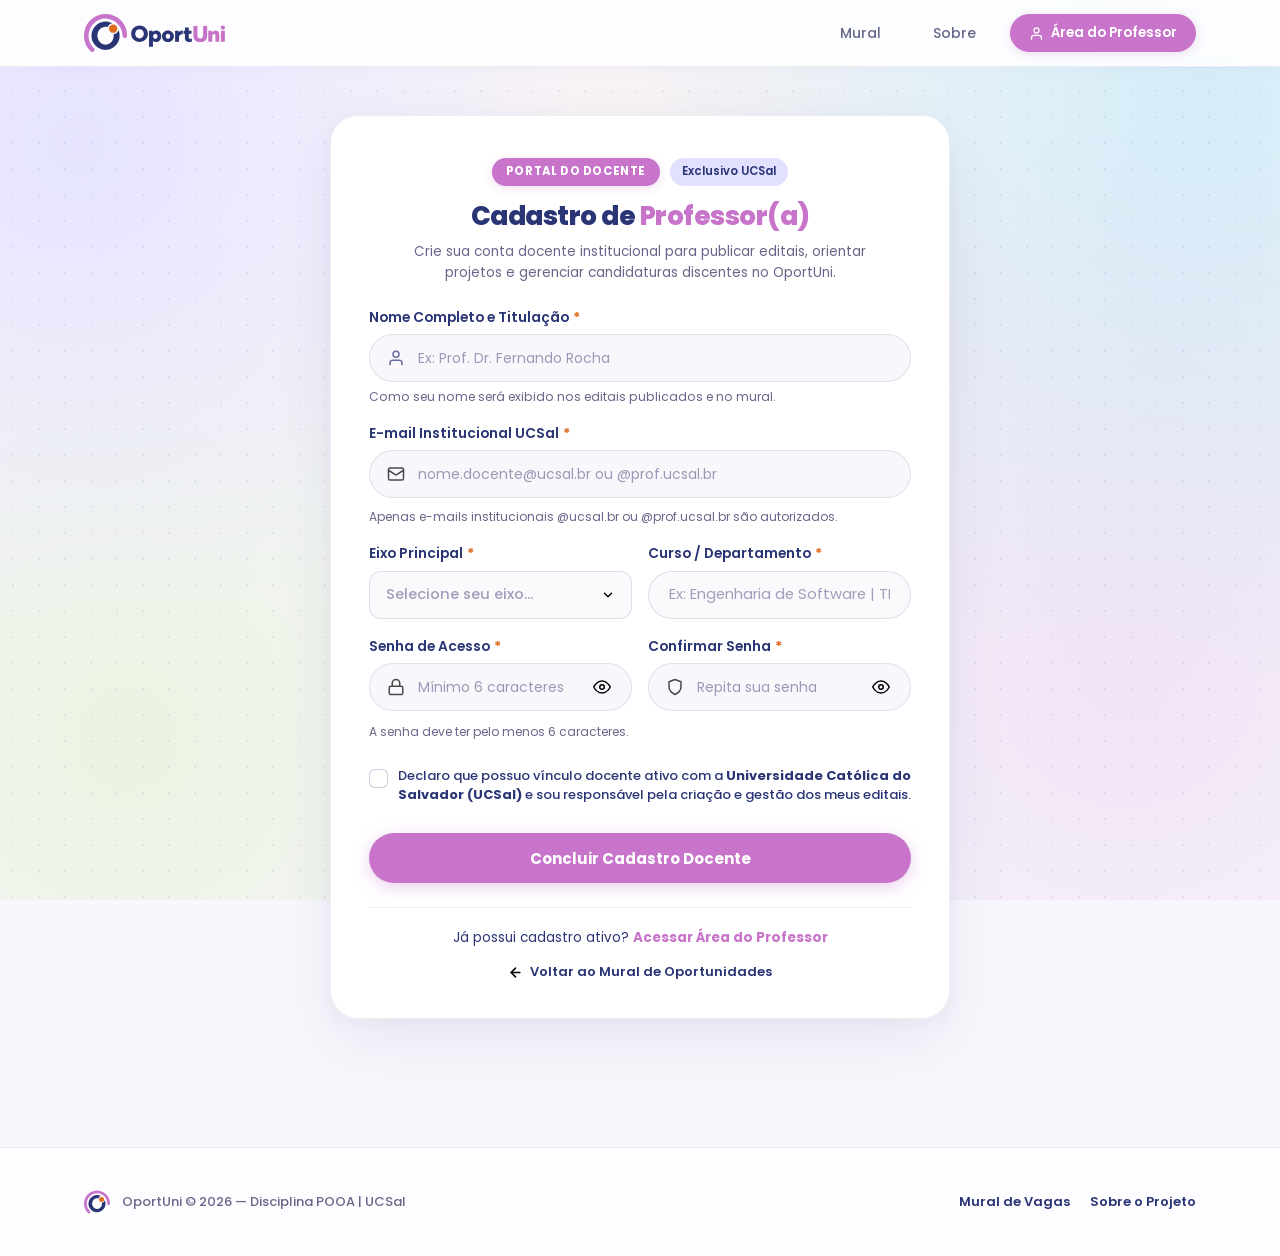
==== web/cadastro-professor.html @ b9849877 "feat(auth): implementar pagina de cadastro do professor com validacao de email ucsal - Cria cadastro" ====
<!DOCTYPE html>
<html lang="pt-BR">
<head>
  <meta charset="UTF-8">
  <meta name="viewport" content="width=device-width, initial-scale=1.0">
  <title>OportUni | Cadastro do Professor(a) UCSal</title>
  <link rel="icon" type="image/svg+xml" href="assets/img/ID visual/icon.svg">
  
  <!-- Estilos: Global compartilhado e específico do Cadastro -->
  <link rel="stylesheet" href="css/style.css">
  <link rel="stylesheet" href="css/cadastro-professor.css">
</head>
<body>

  <!-- Barra de Navegação Institucional -->
  <header class="navbar">
    <div class="container navbar-inner">
      <a href="index.html" class="navbar-brand" aria-label="OportUni - Página Inicial">
        <img src="assets/img/ID visual/logotipo-principa.svg" alt="OportUni">
      </a>
      
      <button type="button" class="navbar-toggle" aria-label="Alternar menu de navegação">
        <span></span>
        <span></span>
        <span></span>
      </button>

      <nav class="navbar-nav" aria-label="Navegação principal">
        <a href="index.html" class="nav-link">Mural</a>
        <a href="sobre.html" class="nav-link">Sobre</a>
        <a href="login.html" class="nav-btn-professor">
          <img src="assets/icons/user.svg" alt="" aria-hidden="true" width="15" height="15">
          <span>Área do Professor</span>
        </a>
      </nav>
    </div>
  </header>

  <!-- Conteúdo Principal: Cadastro Docente Exclusivo UCSal -->
  <main class="page-content container cadastro-page-wrap">
    
    <div class="cadastro-container">
      
      <!-- Cartão Principal de Cadastro -->
      <section class="cadastro-card" aria-labelledby="cadastro-title">
        
        <!-- Cabeçalho do Card -->
        <header class="cadastro-card-header">
          <div class="cadastro-badge-row">
            <span class="cadastro-badge-role">Portal do Docente</span>
            <span class="cadastro-badge-uni">Exclusivo UCSal</span>
          </div>

          <h1 class="cadastro-title" id="cadastro-title">
            Cadastro de <mark class="title-highlight-purple">Professor(a)</mark>
          </h1>
          <p class="cadastro-subtitle">
            Crie sua conta docente institucional para publicar editais, orientar projetos e gerenciar candidaturas discentes no OportUni.
          </p>
        </header>

        <!-- Mensagens de Alerta (Feedback dinâmico) -->
        <div id="cadastro-feedback" class="cadastro-feedback hidden" role="alert" aria-live="polite">
          <span class="feedback-icon" id="feedback-icon" aria-hidden="true"></span>
          <span class="feedback-text" id="feedback-text"></span>
        </div>

        <!-- Formulário de Cadastro do Docente -->
        <form id="form-cadastro" class="cadastro-form" novalidate>
          
          <!-- Nome Completo e Titulação -->
          <div class="form-group">
            <label for="campo-nome" class="form-label">
              Nome Completo e Titulação <span class="required-asterisk">*</span>
            </label>
            <div class="input-icon-wrap">
              <img src="assets/icons/user.svg" alt="" class="field-icon" width="18" height="18" aria-hidden="true">
              <input 
                type="text" 
                id="campo-nome" 
                name="nome" 
                class="form-input" 
                placeholder="Ex: Prof. Dr. Fernando Rocha" 
                required 
                maxlength="90"
                autocomplete="name"
              >
            </div>
            <span class="field-hint">Como seu nome será exibido nos editais publicados e no mural.</span>
          </div>

          <!-- E-mail Institucional UCSal -->
          <div class="form-group">
            <label for="campo-email" class="form-label">
              E-mail Institucional UCSal <span class="required-asterisk">*</span>
            </label>
            <div class="input-icon-wrap">
              <img src="assets/icons/mail.svg" alt="" class="field-icon" width="18" height="18" aria-hidden="true">
              <input 
                type="email" 
                id="campo-email" 
                name="email" 
                class="form-input" 
                placeholder="nome.docente@ucsal.br ou @prof.ucsal.br" 
                required 
                autocomplete="email"
              >
              <span class="email-status-indicator" id="email-status-icon" aria-hidden="true"></span>
            </div>
            <div class="domain-feedback-hint" id="email-validation-hint">
              <span class="hint-text" id="email-hint-text">Apenas e-mails institucionais @ucsal.br ou @prof.ucsal.br são autorizados.</span>
            </div>
          </div>

          <!-- Eixo Acadêmico e Departamento / Curso -->
          <div class="form-grid-2">
            
            <div class="form-group">
              <label id="label-campo-eixo" for="campo-eixo" class="form-label">
                Eixo Principal <span class="required-asterisk">*</span>
              </label>
              <div class="custom-select-wrap" id="wrap-campo-eixo">
                <select id="campo-eixo" name="eixo" class="sr-only" required tabindex="-1" aria-hidden="true">
                  <option value="" disabled selected>Selecione seu eixo...</option>
                  <option value="exatas">Exatas & Tecnologia</option>
                  <option value="humanas">Humanas & Sociais</option>
                  <option value="saude">Saúde & Ciências Biológicas</option>
                </select>

                <button 
                  type="button" 
                  class="custom-select-trigger" 
                  id="trigger-campo-eixo" 
                  aria-haspopup="listbox" 
                  aria-expanded="false" 
                  aria-controls="menu-campo-eixo"
                  aria-labelledby="label-campo-eixo trigger-campo-eixo"
                  data-placeholder="Selecione seu eixo..."
                >
                  <span class="trigger-label">
                    <span class="type-dot" style="display: none;" aria-hidden="true"></span>
                    <span class="trigger-text is-placeholder">Selecione seu eixo...</span>
                  </span>
                  <img src="assets/icons/chevron-down.svg" alt="" class="trigger-chevron" width="14" height="14" aria-hidden="true">
                </button>

                <ul 
                  class="custom-select-dropdown" 
                  id="menu-campo-eixo" 
                  role="listbox" 
                  aria-labelledby="label-campo-eixo" 
                  tabindex="-1"
                >
                  <li class="custom-select-option" role="option" data-value="exatas" data-dot="dot-exatas" aria-selected="false" tabindex="0">
                    <span class="type-dot dot-exatas" aria-hidden="true"></span>
                    <span class="option-text">Exatas & Tecnologia</span>
                    <img src="assets/icons/check.svg" alt="" class="option-check" width="14" height="14" aria-hidden="true">
                  </li>
                  <li class="custom-select-option" role="option" data-value="humanas" data-dot="dot-humanas" aria-selected="false" tabindex="0">
                    <span class="type-dot dot-humanas" aria-hidden="true"></span>
                    <span class="option-text">Humanas & Sociais</span>
                    <img src="assets/icons/check.svg" alt="" class="option-check" width="14" height="14" aria-hidden="true">
                  </li>
                  <li class="custom-select-option" role="option" data-value="saude" data-dot="dot-saude" aria-selected="false" tabindex="0">
                    <span class="type-dot dot-saude" aria-hidden="true"></span>
                    <span class="option-text">Saúde & Ciências Biológicas</span>
                    <img src="assets/icons/check.svg" alt="" class="option-check" width="14" height="14" aria-hidden="true">
                  </li>
                </ul>
              </div>
            </div>

            <div class="form-group">
              <label for="campo-departamento" class="form-label">
                Curso / Departamento <span class="required-asterisk">*</span>
              </label>
              <input 
                type="text" 
                id="campo-departamento" 
                name="departamento" 
                class="form-input" 
                placeholder="Ex: Engenharia de Software | TI" 
                required 
                maxlength="70"
                autocomplete="organization"
              >
            </div>

          </div>

          <!-- Senha e Confirmação de Senha -->
          <div class="form-grid-2">
            
            <div class="form-group">
              <label for="campo-senha" class="form-label">
                Senha de Acesso <span class="required-asterisk">*</span>
              </label>
              <div class="input-icon-wrap">
                <img src="assets/icons/lock.svg" alt="" class="field-icon" width="18" height="18" aria-hidden="true">
                <input 
                  type="password" 
                  id="campo-senha" 
                  name="senha" 
                  class="form-input" 
                  placeholder="Mínimo 6 caracteres" 
                  required 
                  minlength="6"
                  autocomplete="new-password"
                >
                <button type="button" class="btn-toggle-pass" id="btn-toggle-senha" aria-label="Mostrar ou ocultar senha">
                  <img src="assets/icons/eye.svg" alt="" class="eye-show" width="18" height="18" aria-hidden="true">
                  <img src="assets/icons/eye-off.svg" alt="" class="eye-hide hidden" width="18" height="18" aria-hidden="true">
                </button>
              </div>
            </div>

            <div class="form-group">
              <label for="campo-confirmar-senha" class="form-label">
                Confirmar Senha <span class="required-asterisk">*</span>
              </label>
              <div class="input-icon-wrap">
                <img src="assets/icons/shield.svg" alt="" class="field-icon" width="18" height="18" aria-hidden="true">
                <input 
                  type="password" 
                  id="campo-confirmar-senha" 
                  name="confirmar_senha" 
                  class="form-input" 
                  placeholder="Repita sua senha" 
                  required 
                  minlength="6"
                  autocomplete="new-password"
                >
                <button type="button" class="btn-toggle-pass" id="btn-toggle-confirmar" aria-label="Mostrar ou ocultar confirmação de senha">
                  <img src="assets/icons/eye.svg" alt="" class="eye-show" width="18" height="18" aria-hidden="true">
                  <img src="assets/icons/eye-off.svg" alt="" class="eye-hide hidden" width="18" height="18" aria-hidden="true">
                </button>
              </div>
            </div>

          </div>

          <div class="password-match-hint" id="senha-validation-hint">
            <span class="match-hint-text" id="senha-hint-text">A senha deve ter pelo menos 6 caracteres.</span>
          </div>

          <!-- Termo de Declaração de Vínculo Docente UCSal -->
          <div class="form-checkbox-row">
            <label class="checkbox-label" for="campo-termo">
              <input type="checkbox" id="campo-termo" name="termo" class="checkbox-input" required>
              <span class="checkbox-custom" aria-hidden="true"></span>
              <span class="checkbox-text">
                Declaro que possuo vínculo docente ativo com a <strong>Universidade Católica do Salvador (UCSal)</strong> e sou responsável pela criação e gestão dos meus editais.
              </span>
            </label>
          </div>

          <!-- Botão de Concluir Cadastro -->
          <button type="submit" class="btn-cadastro" id="btn-submit-cadastro">
            <span class="btn-text">Concluir Cadastro Docente</span>
            <span class="spinner hidden" id="cadastro-spinner" aria-hidden="true"></span>
          </button>

        </form>

        <!-- Rodapé do Card com Acesso ao Login -->
        <footer class="cadastro-card-footer">
          <p class="already-registered-prompt">
            Já possui cadastro ativo? 
            <a href="login.html" class="link-login-destaque">Acessar Área do Professor</a>
          </p>

          <a href="index.html" class="back-link">
            <img src="assets/icons/arrow-left.svg" alt="" width="15" height="15" aria-hidden="true">
            <span>Voltar ao Mural de Oportunidades</span>
          </a>
        </footer>

      </section>

    </div>

  </main>

  <!-- Rodapé Institucional -->
  <footer class="footer">
    <div class="container footer-content">
      <figure class="footer-brand">
        <img src="assets/img/ID visual/logo-l.svg" alt="" width="26" height="26">
        <figcaption class="footer-text">OportUni &copy; 2026 — Disciplina POOA | UCSal</figcaption>
      </figure>
      <nav class="footer-links" aria-label="Links institucionais">
        <a href="index.html">Mural de Vagas</a>
        <a href="sobre.html">Sobre o Projeto</a>
      </nav>
    </div>
  </footer>

  <!-- Scripts -->
  <script src="js/script.js"></script>
  <script src="js/cadastro-professor.js"></script>
</body>
</html>
---- web/css/style.css ----
/* ============================================================
   OPORTUNI — Design System & Tokens
   Identidade Visual: Poppins, Azul-Marinho (#2A3576), Laranja (#DF6E1E),
   Lilás (#C572C7), Verde (#8FD31A), Ciano (#07AED3) e Lavanda (#E2E0FF)
   ============================================================ */

/* ── Tipografia Oficial ── */
@import url('https://fonts.googleapis.com/css2?family=Poppins:wght@300;400;500;600;700;800;900&display=swap');

/* ============================================================
   1. DESIGN TOKENS OFICIAIS
   ============================================================ */
:root {
  /* — Cores Mestras da Marca — */
  --brand-navy:          #2A3576;   /* Azul-marinho oficial (logo e estrutura) */
  --brand-plum:          #1B0735;   /* Tom escuro profundo */
  --brand-orange:        #DF6E1E;   /* Laranja do radar (foco / ação / CTA) */
  --brand-lilac:         #C572C7;   /* Lilás oficial */
  --brand-cyan:          #07AED3;   /* Ciano oficial */
  --brand-green:         #8FD31A;   /* Verde limão oficial */
  --brand-lavender:      #E2E0FF;   /* Lavanda oficial */
  --brand-teacher:       #C774CA;   /* Destaque oficial da Área Docente */
  --brand-teacher-hover: #B55DBB;   /* Estado ativo/hover docente */

  /* — Canvas e Superfícies (Aura Lavanda Luminosa) — */
  --bg-canvas:         #F7F6FD;   /* Fundo banhado em lavanda suave */
  --bg-surface:        #FFFFFF;   /* Superfície dos blocos */
  --text-primary:      #2A3576;   /* Texto principal na cor da marca */
  --text-muted:        #68668A;   /* Texto secundário azulado suave */

  /* — Escala Pastel dos Cards (Subtons 20% da Paleta Oficial) — */
  --card-ic:           #E3F7FC;   /* Ciano 20% */
  --card-monitoria:    #F6E8F8;   /* Lilás 20% */
  --card-extensao:     #EFF9DE;   /* Verde 20% */
  --card-estagio:      #FDEFE5;   /* Laranja 20% */
  --card-evento:       #FFF6DC;   /* Amarelo/Dourado 20% */
  --card-grupo:        #ECE9FD;   /* Lavanda 20% */

  /* — Abas dos 4 Eixos Temáticos — */
  --tab-geral:         #E2E0FF;   /* Lavanda institucional */
  --tab-exatas:        #D8F4FA;   /* Ciano pastel */
  --tab-humanas:       #FCE8DB;   /* Laranja pastel */
  --tab-saude:         #EBF7D4;   /* Verde pastel */

  /* — Tipografia — */
  --font-family:       'Poppins', -apple-system, BlinkMacSystemFont, sans-serif;

  /* — Traços e Sombras Contemporâneas da Marca — */
  --stroke-subtle:     1px solid rgba(42, 53, 118, 0.08);
  --stroke-brand:      1px solid rgba(42, 53, 118, 0.12);
  --stroke-brand-sm:   1px solid rgba(42, 53, 118, 0.08);
  --shadow-xs:         0 2px 6px rgba(42, 53, 118, 0.04);
  --shadow-sm:         0 4px 12px rgba(42, 53, 118, 0.06);
  --shadow-md:         0 8px 24px rgba(42, 53, 118, 0.07);
  --shadow-lg:         0 16px 40px rgba(42, 53, 118, 0.08);
  --shadow-card-hover: 0 16px 36px rgba(42, 53, 118, 0.10);

  /* — Formas Arredondadas da Identidade — */
  --radius-tab:        20px 20px 0 0;
  --radius-card:       24px;
  --radius-pill:       999px;
  --radius-btn:        16px;

  /* — Layout — */
  --container-max:     1160px;
}

/* ============================================================
   2. RESET & BASE
   ============================================================ */
*,
*::before,
*::after {
  margin: 0;
  padding: 0;
  box-sizing: border-box;
}

body {
  font-family: var(--font-family);
  font-weight: 400;
  color: var(--text-primary);
  background-color: #F8F7FD;
  background-image: 
    /* 1. Grade sutil de pontos técnicos (textura de sketchbook/blueprint) */
    radial-gradient(circle, rgba(42, 53, 118, 0.08) 1.2px, transparent 1.2px),
    /* 2. Auras luminosas da paleta oficial OportUni */
    radial-gradient(circle at 6% 16%, rgba(226, 224, 255, 0.85) 0%, transparent 35%),
    radial-gradient(circle at 94% 12%, rgba(7, 174, 211, 0.15) 0%, transparent 40%),
    radial-gradient(circle at 88% 75%, rgba(197, 114, 199, 0.15) 0%, transparent 42%),
    radial-gradient(circle at 10% 82%, rgba(143, 211, 26, 0.12) 0%, transparent 38%),
    radial-gradient(circle at 50% 28%, rgba(223, 110, 30, 0.06) 0%, transparent 45%);
  background-size: 26px 26px, 100% 100%, 100% 100%, 100% 100%, 100% 100%, 100% 100%;
  background-attachment: fixed;
  line-height: 1.5;
  min-height: 100vh;
  -webkit-font-smoothing: antialiased;
  position: relative;
  overflow-x: hidden;
}

img, svg {
  max-width: 100%;
  height: auto;
  display: block;
}

a {
  color: inherit;
  text-decoration: none;
}

button {
  font-family: var(--font-family);
  border: none;
  background: none;
  cursor: pointer;
}

input, select, textarea {
  font-family: var(--font-family);
}

/* ============================================================
   3. UTILITÁRIOS
   ============================================================ */
.container {
  width: 100%;
  max-width: var(--container-max);
  margin: 0 auto;
  padding: 0 24px;
}

.sr-only {
  position: absolute;
  width: 1px;
  height: 1px;
  padding: 0;
  margin: -1px;
  overflow: hidden;
  clip: rect(0, 0, 0, 0);
  border: 0;
}

.hidden {
  display: none !important;
}

/* Spinner Global de Carregamento */
.spinner {
  width: 18px;
  height: 18px;
  border: 2.5px solid rgba(255, 255, 255, 0.3);
  border-top-color: #FFFFFF;
  border-radius: 50%;
  animation: spin 0.7s linear infinite;
  display: inline-block;
}

@keyframes spin {
  to {
    transform: rotate(360deg);
  }
}

/* ============================================================
   4. NAVBAR INTEGRADA À MARCA
   ============================================================ */
.navbar {
  position: sticky;
  top: 0;
  width: 100%;
  background-color: rgba(255, 255, 255, 0.88);
  backdrop-filter: blur(14px);
  -webkit-backdrop-filter: blur(14px);
  border-bottom: 1px solid rgba(42, 53, 118, 0.08);
  box-shadow: 0 2px 14px rgba(42, 53, 118, 0.03);
  z-index: 100;
  padding: 14px 0;
}

.navbar .container {
  display: flex;
  align-items: center;
  justify-content: space-between;
  position: relative;
}

.navbar-brand img {
  height: 38px;
  width: auto;
}

.navbar-nav {
  display: flex;
  align-items: center;
  gap: 16px;
}

.nav-link {
  font-size: 14px;
  font-weight: 500;
  color: var(--text-muted);
  transition: all 0.2s ease;
  position: relative;
  padding: 8px 18px;
  border-radius: var(--radius-pill);
}

.nav-link:hover {
  color: var(--brand-navy);
  background-color: rgba(42, 53, 118, 0.06);
}

.nav-link.active {
  color: var(--brand-navy);
  font-weight: 700;
  background-color: var(--brand-lavender);
}

.nav-btn-professor {
  display: inline-flex;
  align-items: center;
  justify-content: center;
  gap: 7px;
  padding: 8px 18px;
  background-color: var(--brand-teacher);
  color: #FFFFFF;
  font-size: 13.5px;
  font-weight: 600;
  border: 1.5px solid var(--brand-teacher);
  border-radius: var(--radius-pill);
  box-shadow: 0 2px 10px rgba(199, 116, 202, 0.25);
  transition: all 0.22s cubic-bezier(0.2, 0.8, 0.2, 1);
}

.nav-btn-professor img {
  width: 15px;
  height: 15px;
  filter: brightness(0) invert(1);
  transition: transform 0.22s ease;
}

.nav-btn-professor:hover {
  background-color: var(--brand-teacher-hover);
  border-color: var(--brand-teacher-hover);
  color: #FFFFFF;
  transform: translateY(-2px);
  box-shadow: 0 6px 18px rgba(199, 116, 202, 0.40);
}

.nav-btn-professor:hover img {
  transform: scale(1.08);
}

.nav-btn-nova-vaga {
  display: inline-flex;
  align-items: center;
  justify-content: center;
  gap: 8px;
  padding: 9px 18px;
  background-color: var(--brand-teacher);
  color: #FFFFFF;
  font-family: var(--font-family);
  font-size: 13.5px;
  font-weight: 700;
  border-radius: var(--radius-pill);
  box-shadow: 0 4px 14px rgba(199, 116, 202, 0.35);
  transition: all 0.22s cubic-bezier(0.2, 0.8, 0.2, 1);
  text-decoration: none;
  cursor: pointer;
  white-space: nowrap;
}

.nav-btn-nova-vaga:hover {
  background-color: var(--brand-teacher-hover);
  transform: translateY(-2px);
  box-shadow: 0 6px 20px rgba(199, 116, 202, 0.45);
  color: #FFFFFF;
}

.nav-btn-nova-vaga img {
  filter: brightness(0) invert(1);
}

.btn-logout {
  display: inline-flex;
  align-items: center;
  gap: 6px;
  padding: 8px 16px;
  border-radius: var(--radius-pill);
  background-color: rgba(42, 53, 118, 0.05);
  border: 1px solid rgba(42, 53, 118, 0.08);
  color: var(--brand-navy);
  font-family: var(--font-family);
  font-size: 13.5px;
  font-weight: 600;
  cursor: pointer;
  transition: all 0.2s ease;
  white-space: nowrap;
}

.btn-logout:hover {
  background-color: #FEEEEE;
  border-color: rgba(211, 47, 47, 0.2);
  color: #D32F2F;
}

.btn-logout:hover img {
  filter: invert(27%) sepia(85%) saturate(3025%) hue-rotate(345deg) brightness(90%) contrast(92%);
}

.navbar-toggle {
  display: none;
  flex-direction: column;
  justify-content: center;
  gap: 5px;
  width: 40px;
  height: 40px;
  padding: 8px;
  border-radius: 10px;
  background: rgba(42, 53, 118, 0.05);
  cursor: pointer;
  transition: background 0.2s ease;
}

.navbar-toggle:hover {
  background: rgba(42, 53, 118, 0.1);
}

.navbar-toggle span {
  display: block;
  width: 22px;
  height: 2px;
  background-color: var(--brand-navy);
  border-radius: 2px;
  transition: all 0.25s ease;
  pointer-events: none;
}

/* Animação do X quando menu aberto */
.navbar-toggle.active span:nth-child(1) {
  transform: translateY(7px) rotate(45deg);
}

.navbar-toggle.active span:nth-child(2) {
  opacity: 0;
  transform: scaleX(0);
}

.navbar-toggle.active span:nth-child(3) {
  transform: translateY(-7px) rotate(-45deg);
}

/* ── Rodapé Institucional ── */
.footer {
  margin-top: 80px;
  padding: 40px 0;
  background-color: rgba(255, 255, 255, 0.7);
  border-top: 1px solid rgba(42, 53, 118, 0.08);
}

.footer-content {
  display: flex;
  align-items: center;
  justify-content: space-between;
  flex-wrap: wrap;
  gap: 16px;
}

.footer-brand {
  display: flex;
  align-items: center;
  gap: 12px;
}

.footer-brand img {
  height: 28px;
}

.footer-text {
  font-size: 13px;
  font-weight: 500;
  color: var(--text-muted);
}

.footer-links {
  display: flex;
  gap: 20px;
}

.footer-links a {
  font-size: 13px;
  font-weight: 600;
  color: var(--brand-navy);
  transition: color 0.2s ease;
}

.footer-links a:hover {
  color: var(--brand-orange);
}

/* ============================================================
   7. COMPONENTE GLOBAL: CUSTOM SELECT
   ============================================================ */
.custom-select-wrap {
  position: relative;
  width: 100%;
}

.custom-select-wrap.is-open {
  z-index: 50;
}

/* Botão Trigger na Identidade OportUni */
.custom-select-trigger {
  width: 100%;
  min-height: 48px;
  background-color: #FAFAFD;
  border: 1.5px solid rgba(42, 53, 118, 0.14);
  border-radius: 12px;
  padding: 0 16px;
  font-family: var(--font-family);
  font-size: 0.92rem;
  font-weight: 500;
  color: var(--brand-navy);
  cursor: pointer;
  outline: none;
  display: flex;
  align-items: center;
  justify-content: space-between;
  gap: 12px;
  transition: border-color 0.2s ease, background-color 0.2s ease, box-shadow 0.2s ease;
  user-select: none;
  text-align: left;
}

/* Variante em formato pílula para barras de ferramentas (ex: Mural) */
.custom-select-wrap.select-pill .custom-select-trigger {
  border-radius: var(--radius-pill);
  background-color: #F8F8FC;
  border: 1px solid rgba(42, 53, 118, 0.10);
  font-size: 13.5px;
  font-weight: 600;
}

.custom-select-trigger:hover {
  border-color: var(--brand-navy);
  background-color: #FFFFFF;
  box-shadow: 0 4px 14px rgba(42, 53, 118, 0.08);
}

.custom-select-wrap.is-open .custom-select-trigger {
  border-color: var(--brand-navy);
  background-color: #FFFFFF;
  box-shadow: 0 0 0 3px rgba(42, 53, 118, 0.12);
}

.trigger-label {
  display: flex;
  align-items: center;
  gap: 10px;
  overflow: hidden;
  text-overflow: ellipsis;
  white-space: nowrap;
  flex: 1;
}

.trigger-text {
  font-size: 0.92rem;
  font-weight: 500;
  color: var(--brand-navy);
  overflow: hidden;
  text-overflow: ellipsis;
  white-space: nowrap;
}

.custom-select-wrap.select-pill .trigger-text {
  font-size: 13.5px;
  font-weight: 600;
}

.trigger-text.is-placeholder {
  color: #A09EBA;
}

.trigger-chevron {
  color: var(--brand-navy);
  flex-shrink: 0;
  transition: transform 0.25s cubic-bezier(0.2, 0.8, 0.2, 1);
}

.custom-select-wrap.is-open .trigger-chevron {
  transform: rotate(180deg);
}

/* Indicadores de Cor (Dots) */
.type-dot {
  width: 9px;
  height: 9px;
  border-radius: 50%;
  flex-shrink: 0;
  display: inline-block;
  box-shadow: 0 1px 3px rgba(42, 53, 118, 0.15);
}

.type-dot.dot-todos {
  background: linear-gradient(135deg, var(--brand-navy), var(--brand-orange));
}

.type-dot.dot-ic,
.type-dot.dot-exatas {
  background-color: var(--brand-cyan); /* #07AED3 */
}

.type-dot.dot-monitoria,
.type-dot.dot-docente {
  background-color: var(--brand-lilac); /* #C572C7 */
}

.type-dot.dot-extensao,
.type-dot.dot-saude,
.type-dot.dot-aberta {
  background-color: var(--brand-green); /* #8FD31A */
}

.type-dot.dot-estagio,
.type-dot.dot-humanas {
  background-color: var(--brand-orange); /* #DF6E1E */
}

.type-dot.dot-evento {
  background-color: #E6B800; /* Dourado */
}

.type-dot.dot-grupo {
  background-color: #6C5CE7; /* Roxo */
}

.type-dot.dot-encerrada {
  background-color: #9E9BB5; /* Cinza */
}

/* Menu Dropdown Flutuante */
.custom-select-dropdown {
  position: absolute;
  top: calc(100% + 6px);
  left: 0;
  min-width: 100%;
  width: 100%;
  background-color: #FFFFFF;
  border: 1px solid rgba(42, 53, 118, 0.12);
  border-radius: 16px;
  box-shadow: 0 16px 36px rgba(42, 53, 118, 0.14), 0 4px 12px rgba(42, 53, 118, 0.05);
  padding: 6px;
  list-style: none;
  z-index: 100;
  display: flex;
  flex-direction: column;
  gap: 3px;
  opacity: 0;
  visibility: hidden;
  transform: translateY(-6px) scale(0.99);
  pointer-events: none;
  transition: opacity 0.2s cubic-bezier(0.2, 0.8, 0.2, 1),
              transform 0.2s cubic-bezier(0.2, 0.8, 0.2, 1),
              visibility 0.2s;
  max-height: 280px;
  overflow-y: auto;
}

.custom-select-wrap.is-open .custom-select-dropdown {
  opacity: 1;
  visibility: visible;
  transform: translateY(0) scale(1);
  pointer-events: auto;
}

/* Opções de Seleção */
.custom-select-option {
  display: flex;
  align-items: center;
  justify-content: space-between;
  gap: 10px;
  padding: 10px 14px;
  border-radius: 10px;
  font-size: 0.88rem;
  font-weight: 500;
  color: var(--brand-navy);
  cursor: pointer;
  user-select: none;
  outline: none;
  transition: background-color 0.15s ease, color 0.15s ease, transform 0.15s ease;
}

.custom-select-option:hover,
.custom-select-option:focus-visible {
  background-color: var(--brand-lavender);
  color: var(--brand-navy);
  transform: translateX(2px);
}

/* Opção Ativa / Selecionada */
.custom-select-option.selected {
  background-color: var(--brand-navy);
  color: #FFFFFF;
  font-weight: 600;
  transform: none;
}

.custom-select-option.selected:hover {
  background-color: var(--brand-navy);
  color: #FFFFFF;
  transform: none;
}

.custom-select-option.selected .option-text {
  color: #FFFFFF;
}

.option-text {
  flex: 1;
  text-align: left;
}

/* Ícone de Checkmark na Opção Selecionada */
.option-check {
  opacity: 0;
  visibility: hidden;
  flex-shrink: 0;
  margin-left: 6px;
  color: #FFFFFF;
  transition: opacity 0.15s ease;
}

.custom-select-option.selected .option-check {
  opacity: 1;
  visibility: visible;
}

/* Estado de Erro no Select Customizado */
.custom-select-wrap.is-invalid .custom-select-trigger {
  border-color: #E03131;
  background-color: #FFF5F5;
  box-shadow: 0 0 0 3px rgba(224, 49, 49, 0.15);
}

/* ============================================================
   8. COMPONENTE GLOBAL: FORM CONTROLS (INPUTS, TEXTAREAS, LABELS)
   ============================================================ */
.form-group {
  display: flex;
  flex-direction: column;
  gap: 6px;
  width: 100%;
}

.form-label {
  font-size: 0.86rem;
  font-weight: 600;
  color: var(--brand-navy);
  display: flex;
  align-items: center;
  gap: 4px;
}

.required-asterisk {
  color: var(--brand-orange);
  font-weight: 700;
}

.field-hint {
  font-size: 0.76rem;
  color: var(--text-muted);
  line-height: 1.4;
}

.form-grid-2 {
  display: grid;
  grid-template-columns: repeat(2, 1fr);
  gap: 16px;
  width: 100%;
}

.form-grid-3 {
  display: grid;
  grid-template-columns: repeat(3, 1fr);
  gap: 16px;
  width: 100%;
}

.form-input,
.form-textarea {
  font-family: var(--font-family);
  font-size: 0.92rem;
  color: var(--brand-navy);
  background-color: #FAFAFD;
  border: 1.5px solid rgba(42, 53, 118, 0.14);
  border-radius: 12px;
  padding: 12px 14px;
  width: 100%;
  box-sizing: border-box;
  transition: border-color 0.2s ease, background-color 0.2s ease, box-shadow 0.2s ease;
}

.form-input:focus,
.form-textarea:focus {
  outline: none;
  background-color: #FFFFFF;
  border-color: var(--brand-navy);
  box-shadow: 0 0 0 3px rgba(42, 53, 118, 0.12);
}

.form-input::placeholder,
.form-textarea::placeholder {
  color: #A09EBA;
  font-weight: 400;
}

.form-textarea {
  resize: vertical;
  min-height: 90px;
  line-height: 1.5;
}

.form-input.is-invalid,
.form-textarea.is-invalid {
  border-color: #E03131;
  background-color: #FFF5F5;
  box-shadow: 0 0 0 3px rgba(224, 49, 49, 0.15);
}

/* Responsividade Global */
@media (max-width: 768px) {
  .navbar-toggle {
    display: flex;
  }

  .navbar-nav {
    display: none;
    position: absolute;
    top: calc(100% + 14px);
    left: 0;
    right: 0;
    width: 100%;
    background-color: #FFFFFF;
    border-radius: 18px;
    padding: 20px;
    flex-direction: column;
    align-items: stretch;
    gap: 12px;
    box-shadow: 0 16px 36px rgba(42, 53, 118, 0.16);
    border: 1px solid rgba(42, 53, 118, 0.08);
    z-index: 1000;
  }

  .navbar-nav.open {
    display: flex;
    animation: menuSlideDown 0.25s cubic-bezier(0.16, 1, 0.3, 1) forwards;
  }

  .navbar-nav .nav-link {
    padding: 12px 16px;
    border-radius: 12px;
    font-size: 15px;
  }

  .navbar-nav .nav-btn-professor {
    width: 100%;
    text-align: center;
    padding: 12px 20px;
    margin-top: 4px;
    font-size: 15px;
  }

  .footer-content {
    flex-direction: column;
    text-align: center;
    gap: 18px;
  }

  .footer-links {
    justify-content: center;
  }
}

@keyframes menuSlideDown {
  from {
    opacity: 0;
    transform: translateY(-8px);
  }
  to {
    opacity: 1;
    transform: translateY(0);
  }
}
---- web/css/cadastro-professor.css ----
/* ============================================================
   OPORTUNI — CADASTRO-PROFESSOR.CSS
   Estilos específicos da Tela de Cadastro Docente UCSal
   Identidade Visual: Azul-Marinho (#2A3576) e Lilás (#C774CA)
   ============================================================ */

/* ── 1. CONTAINER E LAYOUT CENTRALIZADO ── */
.cadastro-page-wrap {
  min-height: calc(100vh - 180px);
  display: flex;
  align-items: center;
  justify-content: center;
  padding: 48px 24px;
}

.cadastro-container {
  width: 100%;
  max-width: 620px;
  margin: 0 auto;
}

/* ── 2. CARTÃO DE CADASTRO EDITORIAL ── */
.cadastro-card {
  background-color: #FFFFFF;
  border: 1px solid rgba(42, 53, 118, 0.08);
  border-radius: 28px;
  box-shadow: 0 24px 60px rgba(42, 53, 118, 0.08), 0 4px 16px rgba(42, 53, 118, 0.03);
  padding: 42px 38px 36px 38px;
  position: relative;
  animation: cadastroCardFadeIn 0.35s cubic-bezier(0.16, 1, 0.3, 1) backwards;
}

@keyframes cadastroCardFadeIn {
  from {
    opacity: 0;
    transform: translateY(14px) scale(0.98);
  }
  to {
    opacity: 1;
    transform: translateY(0) scale(1);
  }
}

/* ── 3. CABEÇALHO DO CARD ── */
.cadastro-card-header {
  margin-bottom: 24px;
  text-align: center;
}

.cadastro-badge-row {
  display: flex;
  align-items: center;
  justify-content: center;
  gap: 10px;
  margin-bottom: 14px;
}

.cadastro-badge-role {
  font-size: 11.5px;
  font-weight: 700;
  text-transform: uppercase;
  letter-spacing: 0.6px;
  color: #FFFFFF;
  background-color: var(--brand-teacher);
  padding: 5px 14px;
  border-radius: var(--radius-pill);
  box-shadow: 0 2px 8px rgba(199, 116, 202, 0.25);
}

.cadastro-badge-uni {
  font-size: 11.5px;
  font-weight: 600;
  color: var(--brand-navy);
  background-color: var(--brand-lavender);
  padding: 5px 12px;
  border-radius: var(--radius-pill);
}

.cadastro-title {
  font-size: 26px;
  font-weight: 800;
  color: var(--brand-navy);
  line-height: 1.25;
  letter-spacing: -0.5px;
  margin-bottom: 10px;
}

.title-highlight-purple {
  background-color: transparent;
  color: var(--brand-teacher);
}

.cadastro-subtitle {
  font-size: 13.5px;
  color: var(--text-muted);
  line-height: 1.55;
  max-width: 480px;
  margin: 0 auto;
}

/* ── 4. FEEDBACK DINÂMICO DO FORMULÁRIO ── */
.cadastro-feedback {
  display: flex;
  align-items: center;
  gap: 10px;
  padding: 12px 16px;
  border-radius: 14px;
  font-size: 13px;
  font-weight: 600;
  margin-bottom: 22px;
  animation: slideDownCadastroAlert 0.2s ease-out;
}

@keyframes slideDownCadastroAlert {
  from {
    opacity: 0;
    transform: translateY(-6px);
  }
  to {
    opacity: 1;
    transform: translateY(0);
  }
}

.cadastro-feedback.feedback-error {
  background-color: #FDF1F0;
  color: #D32F2F;
  border: 1px solid rgba(211, 47, 47, 0.25);
}

.cadastro-feedback.feedback-success {
  background-color: #F1F9EC;
  color: #2E7D32;
  border: 1px solid rgba(46, 125, 50, 0.25);
}

.feedback-icon {
  width: 8px;
  height: 8px;
  border-radius: 50%;
  flex-shrink: 0;
}

.feedback-error .feedback-icon {
  background-color: #D32F2F;
  box-shadow: 0 0 6px rgba(211, 47, 47, 0.5);
}

.feedback-success .feedback-icon {
  background-color: #2E7D32;
  box-shadow: 0 0 6px rgba(46, 125, 50, 0.5);
}

/* ── 6. FORMULÁRIO E CONTROLES ── */
.cadastro-form {
  display: flex;
  flex-direction: column;
  gap: 18px;
}

/* Input com Ícone Interno */
.input-icon-wrap {
  position: relative;
  display: flex;
  align-items: center;
  width: 100%;
}

.input-icon-wrap .field-icon {
  position: absolute;
  left: 18px;
  width: 18px;
  height: 18px;
  object-fit: contain;
  color: #8C88A8;
  pointer-events: none;
  opacity: 0.7;
  transition: opacity 0.2s ease;
  z-index: 2;
}

.input-icon-wrap:focus-within .field-icon {
  opacity: 1;
}

.input-icon-wrap .form-input {
  width: 100%;
  height: 48px;
  padding: 0 46px 0 48px;
  background-color: #F8F8FC;
  border: 1px solid rgba(42, 53, 118, 0.12);
  border-radius: var(--radius-pill);
  font-size: 14px;
  font-weight: 500;
  color: var(--brand-navy);
  outline: none;
  transition: all 0.2s ease;
}

.form-group:not(:has(.input-icon-wrap)) .form-input {
  padding: 0 20px;
  height: 48px;
  border-radius: var(--radius-pill);
}

.input-icon-wrap .form-input::placeholder {
  color: #9C98B6;
  font-weight: 400;
}

.input-icon-wrap .form-input:focus,
.form-group .form-input:focus {
  background-color: #FFFFFF;
  border-color: var(--brand-teacher);
  box-shadow: 0 0 0 3px rgba(199, 116, 202, 0.15);
}

.input-icon-wrap:focus-within .field-icon {
  color: var(--brand-teacher);
}

/* Status do E-mail UCSal (Ícone à direita do input) */
.email-status-indicator {
  position: absolute;
  right: 18px;
  font-size: 14px;
  font-weight: 700;
  pointer-events: none;
  transition: all 0.2s ease;
}

.email-status-indicator.is-valid {
  color: #2E7D32;
}

.email-status-indicator.is-invalid {
  color: #D32F2F;
}

/* Validação Visual em Tempo Real do Domínio */
.domain-feedback-hint {
  display: flex;
  align-items: center;
  gap: 6px;
  font-size: 12px;
  color: var(--text-muted);
  margin-top: 4px;
  transition: color 0.2s ease;
}

.domain-feedback-hint.is-valid {
  color: #2E7D32;
  font-weight: 600;
}

.domain-feedback-hint.is-invalid {
  color: #D32F2F;
  font-weight: 600;
}

/* Indicador de Coincidência de Senhas */
.password-match-hint {
  font-size: 12px;
  color: var(--text-muted);
  margin-top: -6px;
  margin-bottom: 2px;
  transition: color 0.2s ease;
}

.password-match-hint.is-valid {
  color: #2E7D32;
  font-weight: 600;
}

.password-match-hint.is-invalid {
  color: #D32F2F;
  font-weight: 600;
}

/* Botão Mostrar/Ocultar Senha */
.btn-toggle-pass {
  position: absolute;
  right: 14px;
  width: 32px;
  height: 32px;
  display: flex;
  align-items: center;
  justify-content: center;
  border-radius: 50%;
  color: #8C88A8;
  cursor: pointer;
  background: transparent;
  border: none;
  transition: all 0.2s ease;
  z-index: 2;
}

.btn-toggle-pass:hover {
  color: var(--brand-navy);
  background-color: rgba(42, 53, 118, 0.06);
}

/* ── 7. CHECKBOX DECLARAÇÃO DE VÍNCULO ── */
.form-checkbox-row {
  margin: 6px 0 2px 0;
}

.checkbox-label {
  display: inline-flex;
  align-items: flex-start;
  gap: 10px;
  font-size: 13px;
  font-weight: 500;
  color: var(--text-secondary);
  line-height: 1.45;
  cursor: pointer;
  user-select: none;
}

.checkbox-input {
  position: absolute;
  opacity: 0;
  width: 0;
  height: 0;
}

.checkbox-custom {
  width: 19px;
  height: 19px;
  border-radius: 6px;
  border: 1.5px solid rgba(42, 53, 118, 0.25);
  background-color: #FFFFFF;
  display: flex;
  align-items: center;
  justify-content: center;
  transition: all 0.18s ease;
  flex-shrink: 0;
  margin-top: 2px;
}

.checkbox-input:checked + .checkbox-custom {
  background-color: var(--brand-teacher);
  border-color: var(--brand-teacher);
}

.checkbox-input:checked + .checkbox-custom::after {
  content: '';
  width: 5px;
  height: 9px;
  border: solid #FFFFFF;
  border-width: 0 2px 2px 0;
  transform: rotate(45deg);
  margin-bottom: 2px;
}

.checkbox-label:hover .checkbox-custom {
  border-color: var(--brand-teacher);
}

/* ── 8. BOTÃO DE SUBMISSÃO ── */
.btn-cadastro {
  width: 100%;
  height: 50px;
  background-color: var(--brand-teacher);
  color: #FFFFFF;
  border: none;
  border-radius: var(--radius-pill);
  font-size: 15px;
  font-weight: 700;
  display: flex;
  align-items: center;
  justify-content: center;
  gap: 10px;
  cursor: pointer;
  box-shadow: 0 4px 16px rgba(199, 116, 202, 0.35);
  transition: all 0.22s cubic-bezier(0.2, 0.8, 0.2, 1);
  margin-top: 8px;
  position: relative;
}

.btn-cadastro:hover {
  background-color: var(--brand-teacher-hover);
  transform: translateY(-2px);
  box-shadow: 0 8px 22px rgba(199, 116, 202, 0.42);
}

.btn-cadastro:active {
  transform: translateY(0);
}

.btn-toggle-pass img {
  width: 18px;
  height: 18px;
  object-fit: contain;
  display: block;
}

.btn-cadastro .btn-icon {
  width: 18px;
  height: 18px;
  object-fit: contain;
  transition: transform 0.2s ease;
  filter: brightness(0) invert(1);
}

.btn-cadastro:hover .btn-icon {
  transform: scale(1.15);
}

/* ── 9. RODAPÉ DO CARD ── */
.cadastro-card-footer {
  margin-top: 24px;
  text-align: center;
  border-top: 1px solid rgba(42, 53, 118, 0.08);
  padding-top: 20px;
  display: flex;
  flex-direction: column;
  align-items: center;
  gap: 14px;
}

.already-registered-prompt {
  font-size: 13.5px;
  color: var(--text-secondary);
  margin: 0;
}

.link-login-destaque {
  font-weight: 700;
  color: var(--brand-teacher);
  text-decoration: none;
  transition: color 0.15s ease;
}

.link-login-destaque:hover {
  color: var(--brand-teacher-hover);
  text-decoration: underline;
}

.back-link {
  display: inline-flex;
  align-items: center;
  gap: 7px;
  font-size: 13px;
  font-weight: 600;
  color: var(--brand-navy);
  text-decoration: none;
  transition: all 0.2s ease;
}

.back-link:hover {
  color: var(--brand-orange);
  transform: translateX(-3px);
}

/* ── 10. RESPONSIVIDADE ── */
@media (max-width: 600px) {
  .cadastro-card {
    padding: 32px 20px 28px 20px;
    border-radius: 22px;
  }
  
  .cadastro-title {
    font-size: 22px;
  }
  
  .cadastro-subtitle {
    font-size: 12.5px;
  }

  .form-grid-2 {
    grid-template-columns: 1fr;
    gap: 16px;
  }
}
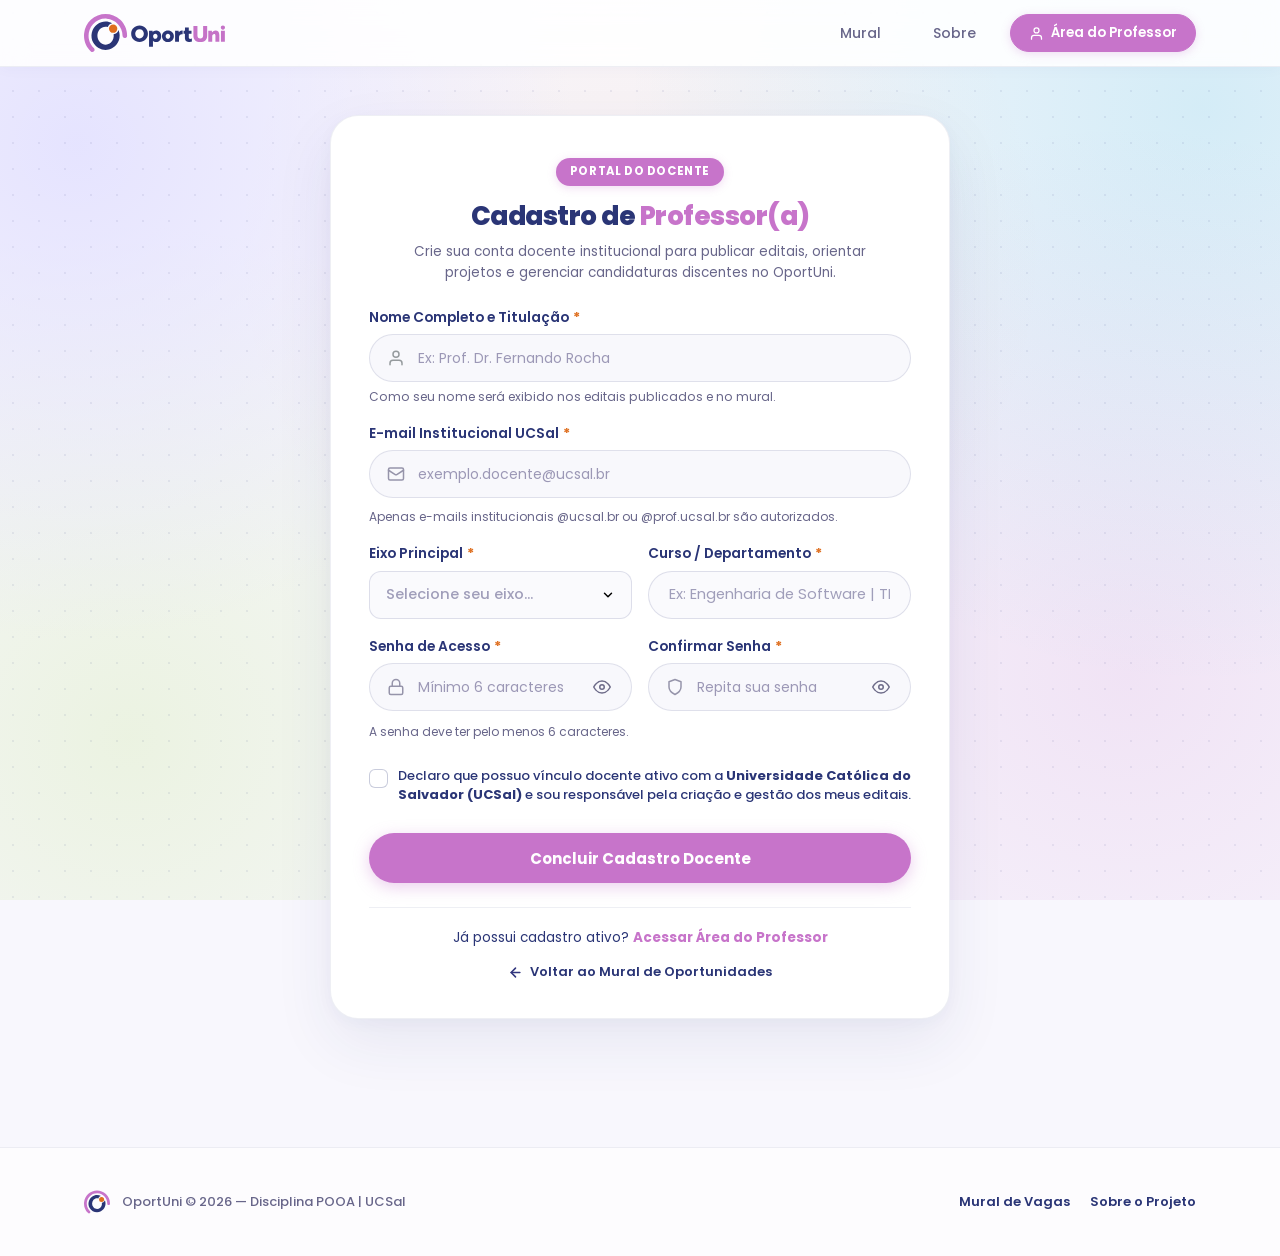
==== commit 0bc0bcaf: "refactor(front): remover redundancias visuais e harmonizar icones e textos - Remove informacoes repe" ====
--- a/web/cadastro-professor.html
+++ b/web/cadastro-professor.html
@@ -19,13 +19,13 @@
         <img src="assets/img/ID visual/logotipo-principa.svg" alt="OportUni">
       </a>
       
-      <button type="button" class="navbar-toggle" aria-label="Alternar menu de navegação">
+      <button type="button" class="navbar-toggle" aria-label="Alternar menu de navegação" aria-expanded="false" aria-controls="navbar-nav">
         <span></span>
         <span></span>
         <span></span>
       </button>
 
-      <nav class="navbar-nav" aria-label="Navegação principal">
+      <nav class="navbar-nav" id="navbar-nav" aria-label="Navegação principal">
         <a href="index.html" class="nav-link">Mural</a>
         <a href="sobre.html" class="nav-link">Sobre</a>
         <a href="login.html" class="nav-btn-professor">
@@ -48,7 +48,6 @@
         <header class="cadastro-card-header">
           <div class="cadastro-badge-row">
             <span class="cadastro-badge-role">Portal do Docente</span>
-            <span class="cadastro-badge-uni">Exclusivo UCSal</span>
           </div>
 
           <h1 class="cadastro-title" id="cadastro-title">
@@ -101,7 +100,7 @@
                 id="campo-email" 
                 name="email" 
                 class="form-input" 
-                placeholder="nome.docente@ucsal.br ou @prof.ucsal.br" 
+                placeholder="exemplo.docente@ucsal.br" 
                 required 
                 autocomplete="email"
               >
--- a/web/css/style.css
+++ b/web/css/style.css
@@ -63,6 +63,16 @@
 
   /* — Layout — */
   --container-max:     1160px;
+
+  /* — Filtros Universais para Ícones SVG (<img>) — */
+  --filter-icon-white:   brightness(0) invert(1);
+  --filter-icon-navy:    invert(19%) sepia(50%) saturate(1750%) hue-rotate(215deg) brightness(92%) contrast(94%);
+  --filter-icon-teacher: invert(60%) sepia(35%) saturate(850%) hue-rotate(256deg) brightness(95%) contrast(90%);
+  --filter-icon-orange:  invert(50%) sepia(85%) saturate(1350%) hue-rotate(352deg) brightness(92%) contrast(95%);
+  --filter-icon-cyan:    invert(52%) sepia(80%) saturate(1500%) hue-rotate(152deg) brightness(97%) contrast(95%);
+  --filter-icon-green:   invert(44%) sepia(87%) saturate(632%) hue-rotate(44deg) brightness(91%) contrast(97%);
+  --filter-icon-muted:   invert(45%) sepia(16%) saturate(600%) hue-rotate(205deg) brightness(90%) contrast(88%);
+  --filter-icon-red:     invert(27%) sepia(85%) saturate(3025%) hue-rotate(345deg) brightness(90%) contrast(92%);
 }
 
 /* ============================================================
@@ -146,6 +156,47 @@
   display: none !important;
 }
 
+/* Badges Globais de Status e Categoria */
+.badge-pill {
+  font-size: 11px;
+  font-weight: 700;
+  text-transform: uppercase;
+  letter-spacing: 0.5px;
+  padding: 5px 12px;
+  border-radius: var(--radius-pill);
+  background-color: #FFFFFF;
+  color: var(--brand-navy);
+  border: 1px solid rgba(42, 53, 118, 0.10);
+  box-shadow: 0 2px 6px rgba(42, 53, 118, 0.05);
+  display: inline-flex;
+  align-items: center;
+}
+
+.badge-status {
+  font-size: 11px;
+  font-weight: 700;
+  text-transform: uppercase;
+  letter-spacing: 0.5px;
+  padding: 5px 12px;
+  border-radius: var(--radius-pill);
+  display: inline-flex;
+  align-items: center;
+  gap: 6px;
+  border: 1px solid transparent;
+}
+
+.badge-status.status-aberta {
+  background-color: #EBF7D4;
+  color: #4D7A04;
+  border-color: rgba(143, 211, 26, 0.25);
+}
+
+.badge-status.status-encerrada {
+  background-color: #F0EFF5;
+  color: #7A7895;
+  border-color: rgba(42, 53, 118, 0.08);
+}
+
 /* Spinner Global de Carregamento */
 .spinner {
   width: 18px;
@@ -300,6 +351,13 @@
   white-space: nowrap;
 }
 
+.btn-logout img {
+  width: 15px;
+  height: 15px;
+  filter: var(--filter-icon-navy);
+  transition: filter 0.2s ease;
+}
+
 .btn-logout:hover {
   background-color: #FEEEEE;
   border-color: rgba(211, 47, 47, 0.2);
@@ -307,7 +365,7 @@
 }
 
 .btn-logout:hover img {
-  filter: invert(27%) sepia(85%) saturate(3025%) hue-rotate(345deg) brightness(90%) contrast(92%);
+  filter: var(--filter-icon-red);
 }
 
 .navbar-toggle {
@@ -765,8 +823,11 @@
     font-size: 15px;
   }
 
-  .navbar-nav .nav-btn-professor {
+  .navbar-nav .nav-btn-professor,
+  .navbar-nav .nav-btn-nova-vaga,
+  .navbar-nav .btn-logout {
     width: 100%;
+    justify-content: center;
     text-align: center;
     padding: 12px 20px;
     margin-top: 4px;
@@ -794,3 +855,65 @@
     transform: translateY(0);
   }
 }
+
+/* ============================================================
+   9. COMPONENTE GLOBAL: TOAST DE NOTIFICAÇÃO
+   ============================================================ */
+.toast {
+  position: fixed;
+  bottom: 30px;
+  right: 30px;
+  background-color: var(--brand-navy);
+  color: #FFFFFF;
+  padding: 14px 22px;
+  border-radius: var(--radius-pill);
+  box-shadow: 0 10px 30px rgba(42, 53, 118, 0.25);
+  display: flex;
+  align-items: center;
+  gap: 12px;
+  font-size: 13.5px;
+  font-weight: 600;
+  z-index: 9999;
+  pointer-events: none;
+  opacity: 0;
+  transform: translateY(20px);
+  transition: opacity 0.3s cubic-bezier(0.16, 1, 0.3, 1), transform 0.3s cubic-bezier(0.16, 1, 0.3, 1);
+}
+
+/* Variante exibida via classe .show (detalhe.html, oportunidade.html) */
+.toast.show {
+  opacity: 1;
+  transform: translateY(0);
+  pointer-events: auto;
+}
+
+/* Variante exibida via remoção da classe .hidden (painel.html, inscritos.html) */
+.toast:not(.hidden):not(.show) {
+  opacity: 1;
+  transform: translateY(0);
+  pointer-events: auto;
+  animation: toastSlideUp 0.3s cubic-bezier(0.16, 1, 0.3, 1);
+}
+
+@keyframes toastSlideUp {
+  from { opacity: 0; transform: translateY(20px); }
+  to   { opacity: 1; transform: translateY(0); }
+}
+
+.toast-dot {
+  width: 8px;
+  height: 8px;
+  border-radius: 50%;
+  background-color: var(--brand-green);
+  box-shadow: 0 0 8px var(--brand-green);
+  flex-shrink: 0;
+}
+
+.toast-icon {
+  stroke: var(--brand-green);
+  flex-shrink: 0;
+}
+
+.toast-msg {
+  color: #FFFFFF;
+}
--- a/web/css/cadastro-professor.css
+++ b/web/css/cadastro-professor.css
@@ -172,15 +172,16 @@
   width: 18px;
   height: 18px;
   object-fit: contain;
-  color: #8C88A8;
   pointer-events: none;
   opacity: 0.7;
-  transition: opacity 0.2s ease;
+  filter: var(--filter-icon-muted);
+  transition: opacity 0.2s ease, filter 0.2s ease;
   z-index: 2;
 }
 
 .input-icon-wrap:focus-within .field-icon {
   opacity: 1;
+  filter: var(--filter-icon-teacher);
 }
 
 .input-icon-wrap .form-input {
@@ -215,10 +216,6 @@
   box-shadow: 0 0 0 3px rgba(199, 116, 202, 0.15);
 }
 
-.input-icon-wrap:focus-within .field-icon {
-  color: var(--brand-teacher);
-}
-
 /* Status do E-mail UCSal (Ícone à direita do input) */
 .email-status-indicator {
   position: absolute;
@@ -287,7 +284,6 @@
   align-items: center;
   justify-content: center;
   border-radius: 50%;
-  color: #8C88A8;
   cursor: pointer;
   background: transparent;
   border: none;
@@ -295,9 +291,17 @@
   z-index: 2;
 }
 
+.btn-toggle-pass img {
+  filter: var(--filter-icon-muted);
+  transition: filter 0.2s ease;
+}
+
 .btn-toggle-pass:hover {
-  color: var(--brand-navy);
   background-color: rgba(42, 53, 118, 0.06);
+}
+
+.btn-toggle-pass:hover img {
+  filter: var(--filter-icon-navy);
 }
 
 /* ── 7. CHECKBOX DECLARAÇÃO DE VÍNCULO ── */
@@ -448,9 +452,18 @@
   transition: all 0.2s ease;
 }
 
+.back-link img {
+  filter: var(--filter-icon-navy);
+  transition: filter 0.2s ease, transform 0.2s ease;
+}
+
 .back-link:hover {
   color: var(--brand-orange);
   transform: translateX(-3px);
+}
+
+.back-link:hover img {
+  filter: var(--filter-icon-orange);
 }
 
 /* ── 10. RESPONSIVIDADE ── */
